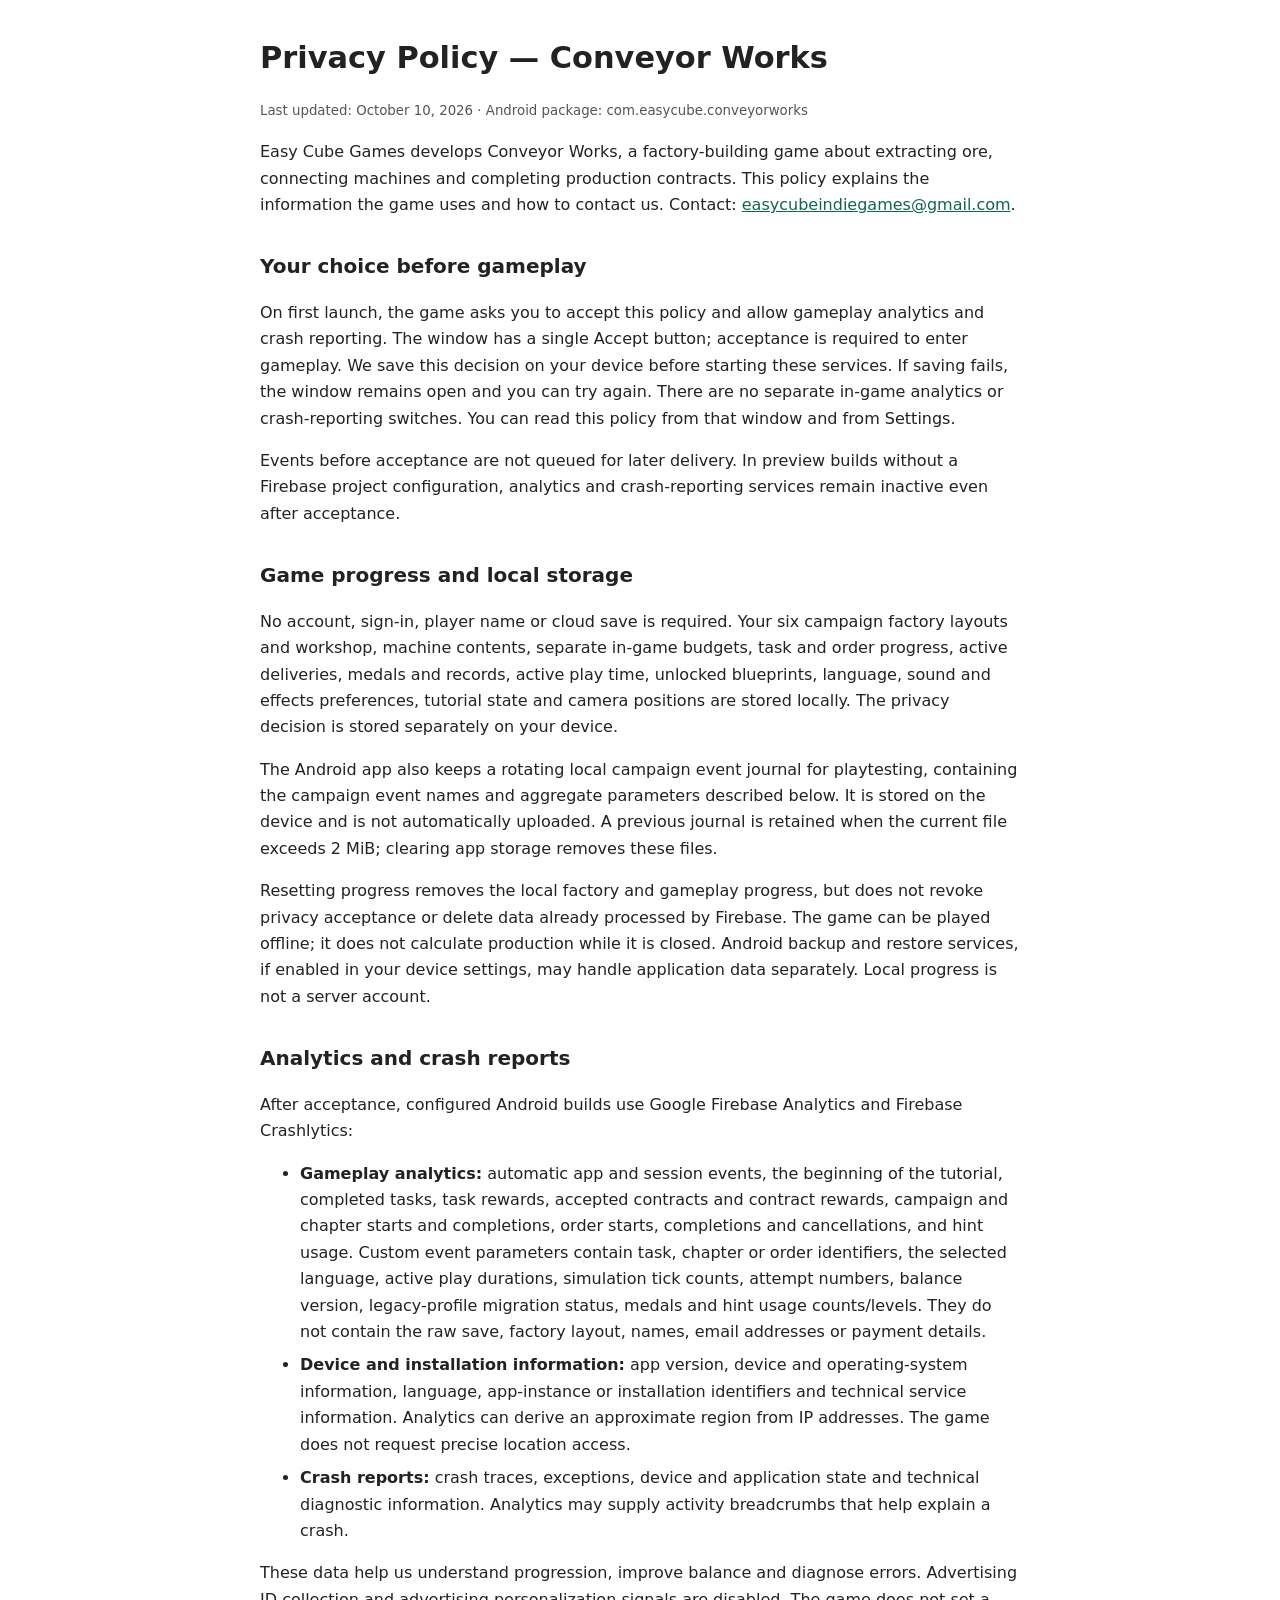
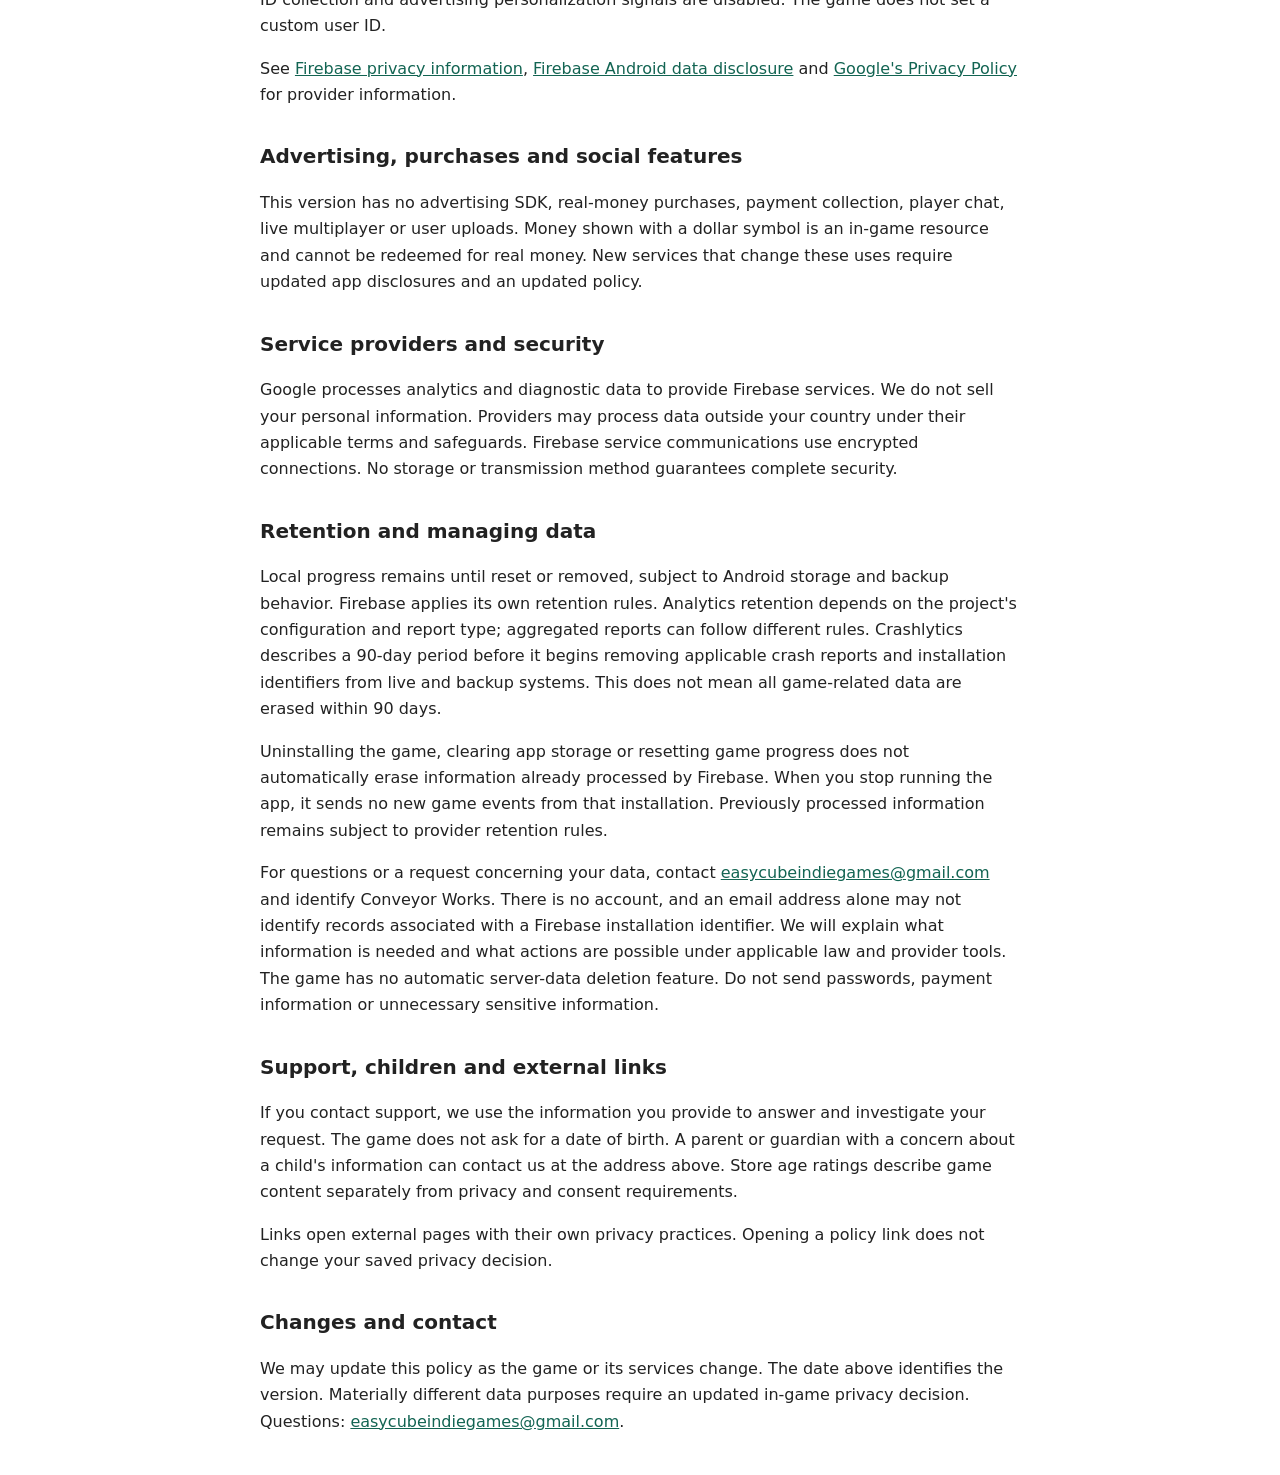
==== policies/PrivacyPolicy_ConveyorWorks.html @ 46418d0c "added new policies" ====
<!doctype html>
<html lang="en">
<head>
<meta charset="utf-8">
<meta name="viewport" content="width=device-width, initial-scale=1">
<title>Conveyor Works — Privacy Policy</title>
<style>
body{font-family:system-ui,-apple-system,Roboto,Arial,sans-serif;max-width:760px;margin:40px auto;padding:0 22px;line-height:1.65;color:#222;background:#fff}h1{font-size:1.9rem;line-height:1.2}h2{font-size:1.25rem;margin-top:2rem}a{color:#126452;overflow-wrap:anywhere}small{color:#555}li{margin:.45rem 0}
</style>
</head>
<body>
<h1>Privacy Policy — Conveyor Works</h1>
<p><small>Last updated: October 10, 2026 · Android package: com.easycube.conveyorworks</small></p>
<p>Easy Cube Games develops Conveyor Works, a factory-building game about extracting ore, connecting machines and completing production contracts. This policy explains the information the game uses and how to contact us. Contact: <a href="mailto:easycubeindiegames@gmail.com">easycubeindiegames@gmail.com</a>.</p>
<h2>Your choice before gameplay</h2>
<p>On first launch, the game asks you to accept this policy and allow gameplay analytics and crash reporting. The window has a single Accept button; acceptance is required to enter gameplay. We save this decision on your device before starting these services. If saving fails, the window remains open and you can try again. There are no separate in-game analytics or crash-reporting switches. You can read this policy from that window and from Settings.</p>
<p>Events before acceptance are not queued for later delivery. In preview builds without a Firebase project configuration, analytics and crash-reporting services remain inactive even after acceptance.</p>
<h2>Game progress and local storage</h2>
<p>No account, sign-in, player name or cloud save is required. Your six campaign factory layouts and workshop, machine contents, separate in-game budgets, task and order progress, active deliveries, medals and records, active play time, unlocked blueprints, language, sound and effects preferences, tutorial state and camera positions are stored locally. The privacy decision is stored separately on your device.</p>
<p>The Android app also keeps a rotating local campaign event journal for playtesting, containing the campaign event names and aggregate parameters described below. It is stored on the device and is not automatically uploaded. A previous journal is retained when the current file exceeds 2 MiB; clearing app storage removes these files.</p>
<p>Resetting progress removes the local factory and gameplay progress, but does not revoke privacy acceptance or delete data already processed by Firebase. The game can be played offline; it does not calculate production while it is closed. Android backup and restore services, if enabled in your device settings, may handle application data separately. Local progress is not a server account.</p>
<h2>Analytics and crash reports</h2>
<p>After acceptance, configured Android builds use Google Firebase Analytics and Firebase Crashlytics:</p>
<ul>
<li><strong>Gameplay analytics:</strong> automatic app and session events, the beginning of the tutorial, completed tasks, task rewards, accepted contracts and contract rewards, campaign and chapter starts and completions, order starts, completions and cancellations, and hint usage. Custom event parameters contain task, chapter or order identifiers, the selected language, active play durations, simulation tick counts, attempt numbers, balance version, legacy-profile migration status, medals and hint usage counts/levels. They do not contain the raw save, factory layout, names, email addresses or payment details.</li>
<li><strong>Device and installation information:</strong> app version, device and operating-system information, language, app-instance or installation identifiers and technical service information. Analytics can derive an approximate region from IP addresses. The game does not request precise location access.</li>
<li><strong>Crash reports:</strong> crash traces, exceptions, device and application state and technical diagnostic information. Analytics may supply activity breadcrumbs that help explain a crash.</li>
</ul>
<p>These data help us understand progression, improve balance and diagnose errors. Advertising ID collection and advertising personalization signals are disabled. The game does not set a custom user ID.</p>
<p>See <a href="https://firebase.google.com/support/privacy">Firebase privacy information</a>, <a href="https://firebase.google.com/docs/android/play-data-disclosure">Firebase Android data disclosure</a> and <a href="https://policies.google.com/privacy">Google's Privacy Policy</a> for provider information.</p>
<h2>Advertising, purchases and social features</h2>
<p>This version has no advertising SDK, real-money purchases, payment collection, player chat, live multiplayer or user uploads. Money shown with a dollar symbol is an in-game resource and cannot be redeemed for real money. New services that change these uses require updated app disclosures and an updated policy.</p>
<h2>Service providers and security</h2>
<p>Google processes analytics and diagnostic data to provide Firebase services. We do not sell your personal information. Providers may process data outside your country under their applicable terms and safeguards. Firebase service communications use encrypted connections. No storage or transmission method guarantees complete security.</p>
<h2>Retention and managing data</h2>
<p>Local progress remains until reset or removed, subject to Android storage and backup behavior. Firebase applies its own retention rules. Analytics retention depends on the project's configuration and report type; aggregated reports can follow different rules. Crashlytics describes a 90-day period before it begins removing applicable crash reports and installation identifiers from live and backup systems. This does not mean all game-related data are erased within 90 days.</p>
<p>Uninstalling the game, clearing app storage or resetting game progress does not automatically erase information already processed by Firebase. When you stop running the app, it sends no new game events from that installation. Previously processed information remains subject to provider retention rules.</p>
<p>For questions or a request concerning your data, contact <a href="mailto:easycubeindiegames@gmail.com">easycubeindiegames@gmail.com</a> and identify Conveyor Works. There is no account, and an email address alone may not identify records associated with a Firebase installation identifier. We will explain what information is needed and what actions are possible under applicable law and provider tools. The game has no automatic server-data deletion feature. Do not send passwords, payment information or unnecessary sensitive information.</p>
<h2>Support, children and external links</h2>
<p>If you contact support, we use the information you provide to answer and investigate your request. The game does not ask for a date of birth. A parent or guardian with a concern about a child's information can contact us at the address above. Store age ratings describe game content separately from privacy and consent requirements.</p>
<p>Links open external pages with their own privacy practices. Opening a policy link does not change your saved privacy decision.</p>
<h2>Changes and contact</h2>
<p>We may update this policy as the game or its services change. The date above identifies the version. Materially different data purposes require an updated in-game privacy decision. Questions: <a href="mailto:easycubeindiegames@gmail.com">easycubeindiegames@gmail.com</a>.</p>
</body>
</html>
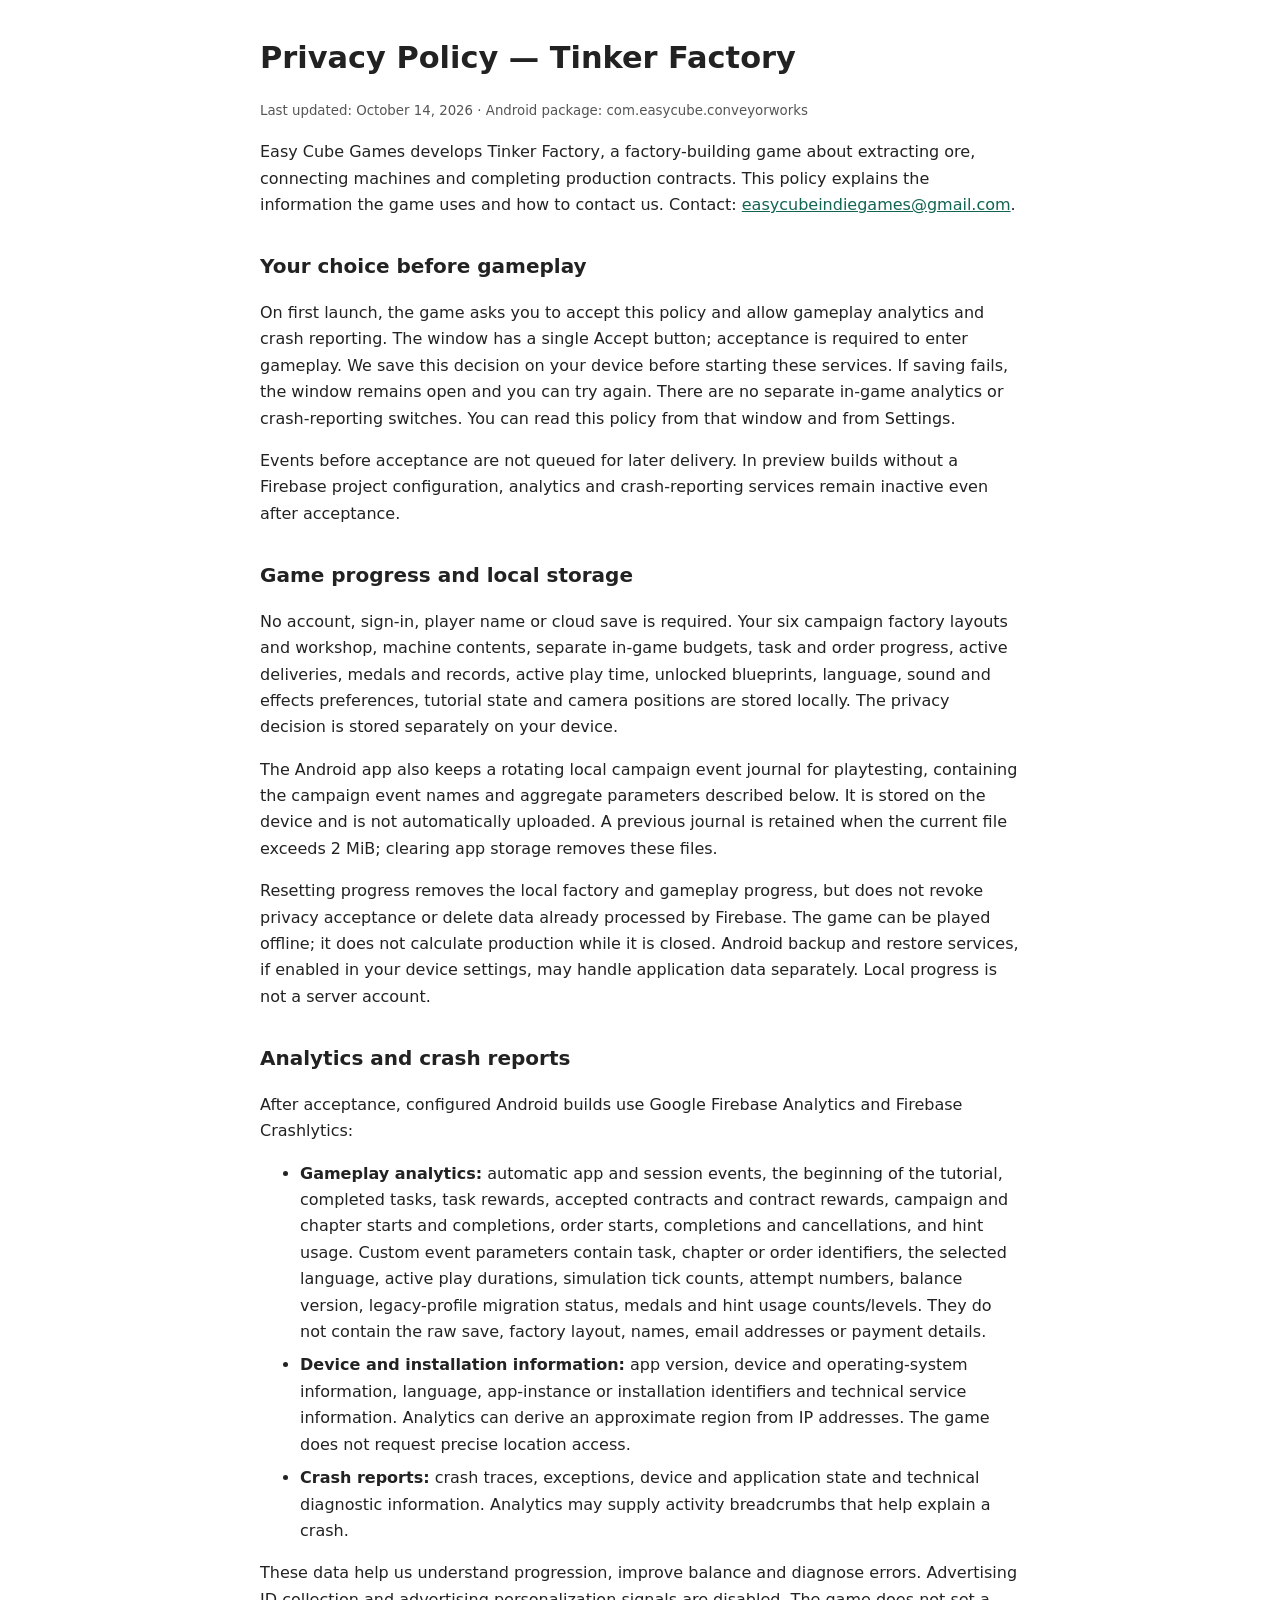
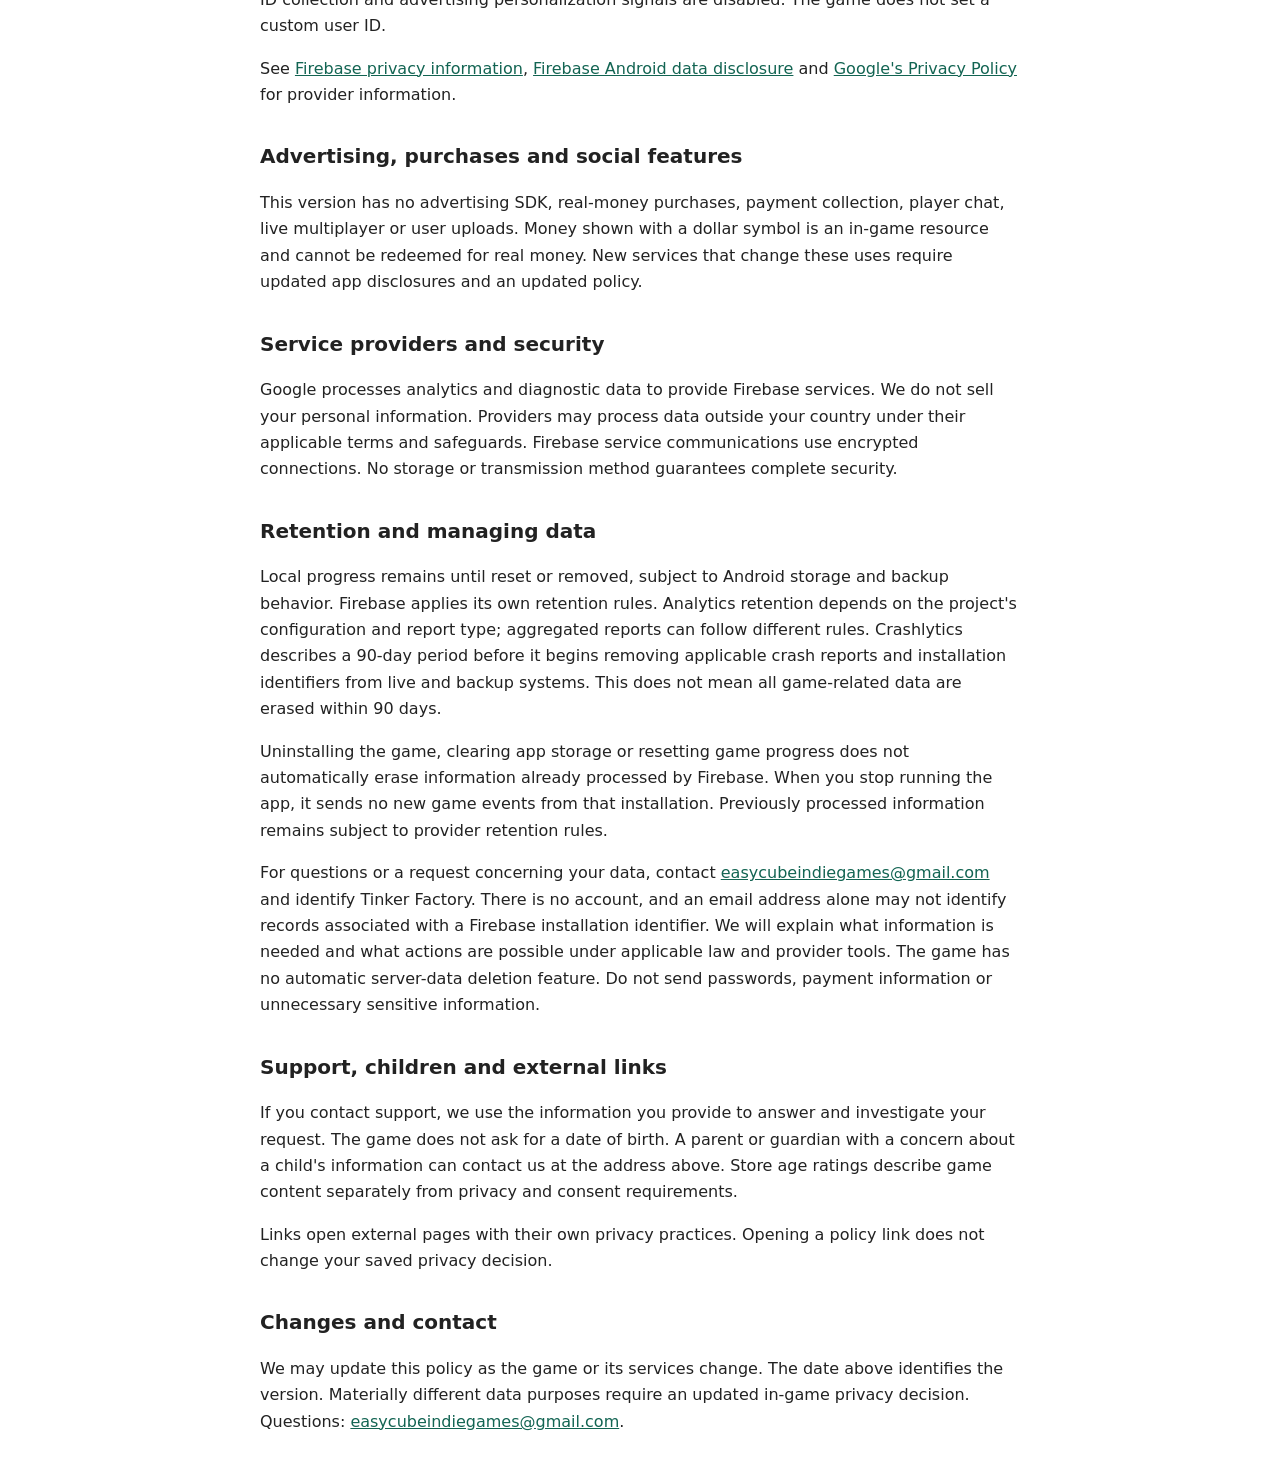
==== commit 30b7fff9: "update ads and Tinker Factory" ====
--- a/policies/PrivacyPolicy_ConveyorWorks.html
+++ b/policies/PrivacyPolicy_ConveyorWorks.html
@@ -3,15 +3,15 @@
 <head>
 <meta charset="utf-8">
 <meta name="viewport" content="width=device-width, initial-scale=1">
-<title>Conveyor Works — Privacy Policy</title>
+<title>Tinker Factory — Privacy Policy</title>
 <style>
 body{font-family:system-ui,-apple-system,Roboto,Arial,sans-serif;max-width:760px;margin:40px auto;padding:0 22px;line-height:1.65;color:#222;background:#fff}h1{font-size:1.9rem;line-height:1.2}h2{font-size:1.25rem;margin-top:2rem}a{color:#126452;overflow-wrap:anywhere}small{color:#555}li{margin:.45rem 0}
 </style>
 </head>
 <body>
-<h1>Privacy Policy — Conveyor Works</h1>
-<p><small>Last updated: October 10, 2026 · Android package: com.easycube.conveyorworks</small></p>
-<p>Easy Cube Games develops Conveyor Works, a factory-building game about extracting ore, connecting machines and completing production contracts. This policy explains the information the game uses and how to contact us. Contact: <a href="mailto:easycubeindiegames@gmail.com">easycubeindiegames@gmail.com</a>.</p>
+<h1>Privacy Policy — Tinker Factory</h1>
+<p><small>Last updated: October 14, 2026 · Android package: com.easycube.conveyorworks</small></p>
+<p>Easy Cube Games develops Tinker Factory, a factory-building game about extracting ore, connecting machines and completing production contracts. This policy explains the information the game uses and how to contact us. Contact: <a href="mailto:easycubeindiegames@gmail.com">easycubeindiegames@gmail.com</a>.</p>
 <h2>Your choice before gameplay</h2>
 <p>On first launch, the game asks you to accept this policy and allow gameplay analytics and crash reporting. The window has a single Accept button; acceptance is required to enter gameplay. We save this decision on your device before starting these services. If saving fails, the window remains open and you can try again. There are no separate in-game analytics or crash-reporting switches. You can read this policy from that window and from Settings.</p>
 <p>Events before acceptance are not queued for later delivery. In preview builds without a Firebase project configuration, analytics and crash-reporting services remain inactive even after acceptance.</p>
@@ -35,7 +35,7 @@
 <h2>Retention and managing data</h2>
 <p>Local progress remains until reset or removed, subject to Android storage and backup behavior. Firebase applies its own retention rules. Analytics retention depends on the project's configuration and report type; aggregated reports can follow different rules. Crashlytics describes a 90-day period before it begins removing applicable crash reports and installation identifiers from live and backup systems. This does not mean all game-related data are erased within 90 days.</p>
 <p>Uninstalling the game, clearing app storage or resetting game progress does not automatically erase information already processed by Firebase. When you stop running the app, it sends no new game events from that installation. Previously processed information remains subject to provider retention rules.</p>
-<p>For questions or a request concerning your data, contact <a href="mailto:easycubeindiegames@gmail.com">easycubeindiegames@gmail.com</a> and identify Conveyor Works. There is no account, and an email address alone may not identify records associated with a Firebase installation identifier. We will explain what information is needed and what actions are possible under applicable law and provider tools. The game has no automatic server-data deletion feature. Do not send passwords, payment information or unnecessary sensitive information.</p>
+<p>For questions or a request concerning your data, contact <a href="mailto:easycubeindiegames@gmail.com">easycubeindiegames@gmail.com</a> and identify Tinker Factory. There is no account, and an email address alone may not identify records associated with a Firebase installation identifier. We will explain what information is needed and what actions are possible under applicable law and provider tools. The game has no automatic server-data deletion feature. Do not send passwords, payment information or unnecessary sensitive information.</p>
 <h2>Support, children and external links</h2>
 <p>If you contact support, we use the information you provide to answer and investigate your request. The game does not ask for a date of birth. A parent or guardian with a concern about a child's information can contact us at the address above. Store age ratings describe game content separately from privacy and consent requirements.</p>
 <p>Links open external pages with their own privacy practices. Opening a policy link does not change your saved privacy decision.</p>
